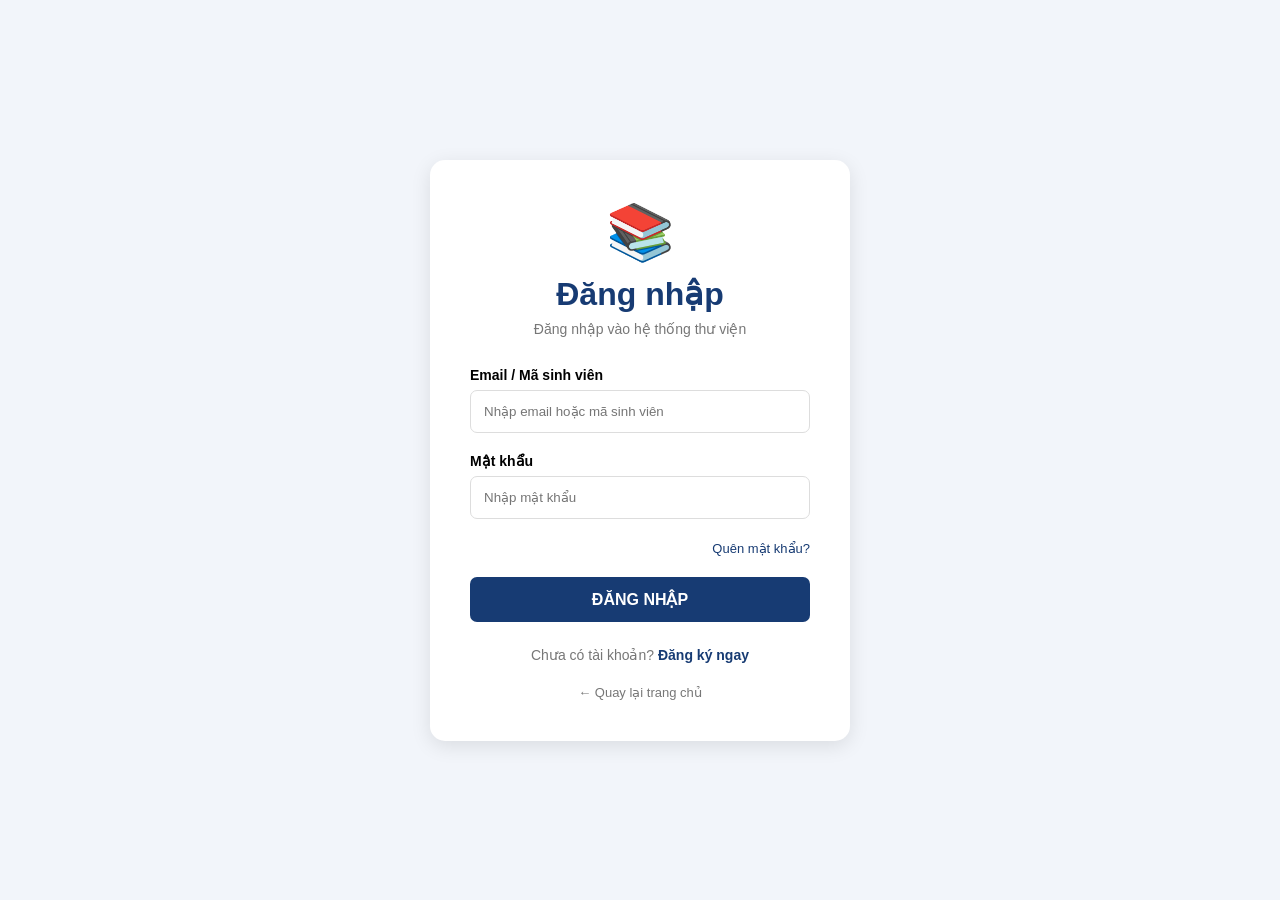
==== frontend/giaodienđnhap.html @ 78f0fdad "Push project" ====
<!DOCTYPE html>
<html lang="vi">

<head>

    <meta charset="UTF-8">

    <meta name="viewport"
          content="width=device-width, initial-scale=1.0">

    <title>Đăng nhập - Thư viện trường X</title>

    <style>

        * {
            margin: 0;
            padding: 0;
            box-sizing: border-box;
            font-family: Arial, sans-serif;
        }


        body {

            min-height: 100vh;

            display: flex;

            justify-content: center;

            align-items: center;

            background: #f2f5fa;
        }


        .login-box {

            width: 420px;

            background: white;

            padding: 40px;

            border-radius: 15px;

            box-shadow:
                0 5px 20px rgba(0,0,0,0.1);
        }


        .logo {

            text-align: center;

            font-size: 55px;

            margin-bottom: 10px;
        }


        h1 {

            text-align: center;

            color: #173b73;

            margin-bottom: 8px;

        }


        .description {

            text-align: center;

            color: #777;

            font-size: 14px;

            margin-bottom: 30px;
        }


        .input-group {

            margin-bottom: 20px;
        }


        label {

            display: block;

            margin-bottom: 7px;

            font-weight: bold;

            font-size: 14px;
        }


        input {

            width: 100%;

            padding: 13px;

            border: 1px solid #ddd;

            border-radius: 7px;

            outline: none;
        }


        input:focus {

            border-color: #173b73;
        }


        .forgot {

            text-align: right;

            margin-bottom: 20px;
        }


        .forgot a {

            color: #173b73;

            text-decoration: none;

            font-size: 13px;
        }


        button {

            width: 100%;

            padding: 13px;

            background: #173b73;

            color: white;

            border: none;

            border-radius: 7px;

            font-size: 16px;

            font-weight: bold;

            cursor: pointer;
        }


        button:hover {

            background: #2e5fa7;
        }


        .register {

            text-align: center;

            margin-top: 25px;

            font-size: 14px;

            color: #777;
        }


        .register a {

            color: #173b73;

            font-weight: bold;

            text-decoration: none;
        }


        .back {

            text-align: center;

            margin-top: 20px;
        }


        .back a {

            color: #777;

            font-size: 13px;

            text-decoration: none;
        }

    </style>

</head>


<body>


    <div class="login-box">


        <div class="logo">
            📚
        </div>


        <h1>
            Đăng nhập
        </h1>


        <p class="description">
            Đăng nhập vào hệ thống thư viện
        </p>


        


            

            <form action="giaodienchinh.html" method="GET">
    <div class="input-group">
<form>
                <label>
                    Email / Mã sinh viên
                </label>

                <input
                    type="text"
                    placeholder="Nhập email hoặc mã sinh viên"
                    required
                >

            </div>


            <div class="input-group">

                <label>
                    Mật khẩu
                </label>

                <input
                    type="password"
                    placeholder="Nhập mật khẩu"
                    required
                >

            </div>


            <div class="forgot">

                <a href="#">
                    Quên mật khẩu?
                </a>

            </div>


            <button type="submit">
                 ĐĂNG NHẬP
            </button>
</form>


        </form>


        <div class="register">

            Chưa có tài khoản?

            <a href="giaodienđky.html">
                Đăng ký ngay
            </a>

        </div>


        <div class="back">

            <a href="qltv.html">
                ← Quay lại trang chủ
            </a>

        </div>


    </div>


</body>

</html>
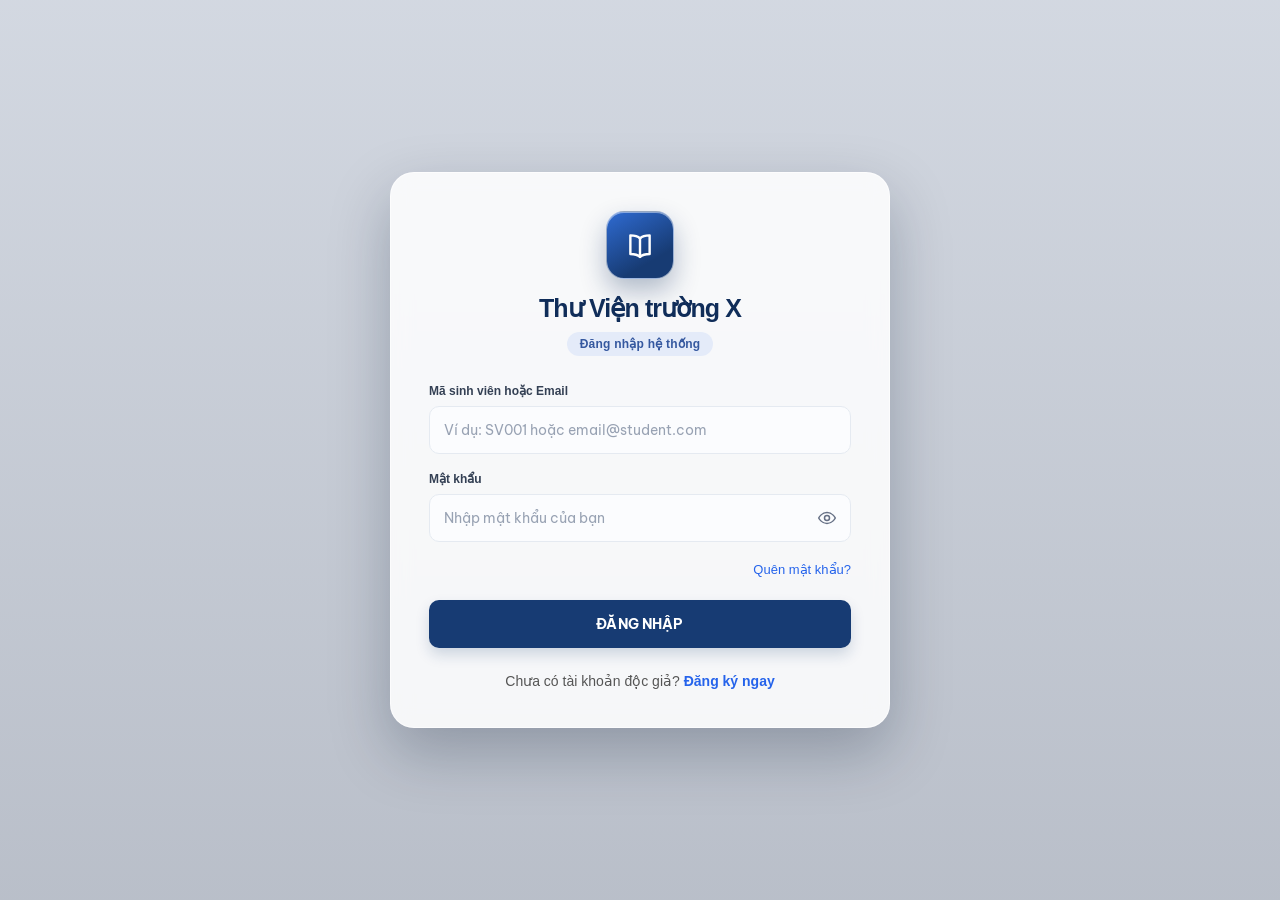
==== commit d48a2d4b: "Update project" ====
--- a/frontend/giaodienđnhap.html
+++ b/frontend/giaodienđnhap.html
@@ -2,312 +2,588 @@
 <html lang="vi">
 
 <head>
-
     <meta charset="UTF-8">
-
-    <meta name="viewport"
-          content="width=device-width, initial-scale=1.0">
-
-    <title>Đăng nhập - Thư viện trường X</title>
-
+    <meta name="viewport" content="width=device-width, initial-scale=1.0">
+    <title>Đăng nhập - Thư Viện trường X</title>
     <style>
-
         * {
             margin: 0;
             padding: 0;
             box-sizing: border-box;
-            font-family: Arial, sans-serif;
-        }
-
+            font-family: 'Segoe UI', Tahoma, Geneva, Verdana, sans-serif;
+        }
 
         body {
-
             min-height: 100vh;
-
             display: flex;
-
             justify-content: center;
-
             align-items: center;
-
-            background: #f2f5fa;
-        }
-
+            padding: 20px;
+            background-color: #e9eef6;
+        }
 
         .login-box {
-
-            width: 420px;
-
-            background: white;
-
-            padding: 40px;
-
-            border-radius: 15px;
-
-            box-shadow:
-                0 5px 20px rgba(0,0,0,0.1);
-        }
-
-
-        .logo {
-
+            width: 440px;
+        }
+
+        .alert {
+            display: none;
+            padding: 12px;
+            background: #f8d7da;
+            color: #721c24;
+            border: 1px solid #f5c6cb;
+            border-radius: 6px;
+            margin-bottom: 20px;
+            font-size: 13px;
             text-align: center;
-
-            font-size: 55px;
-
-            margin-bottom: 10px;
-        }
-
-
-        h1 {
-
+            font-weight: 500;
+        }
+
+        .alert.show {
+            display: block;
+        }
+
+        .input-group {
+            margin-bottom: 20px;
+        }
+
+        label {
+            display: block;
+            margin-bottom: 7px;
+            font-weight: 600;
+            font-size: 13px;
+            color: #333;
+        }
+
+        input {
+            width: 100%;
+            padding: 12px 14px;
+            border: 1px solid #ccc;
+            border-radius: 6px;
+            outline: none;
+            font-size: 14px;
+            transition: all 0.2s;
+        }
+
+        input:focus {
+            border-color: #173b73;
+            box-shadow: 0 0 0 3px rgba(23, 59, 115, 0.15);
+        }
+
+        .forgot {
+            text-align: right;
+            margin-bottom: 20px;
+        }
+
+        .forgot a {
+            color: #173b73;
+            text-decoration: none;
+            font-size: 13px;
+            font-weight: 500;
+        }
+
+        .forgot a:hover {
+            text-decoration: underline;
+        }
+
+        button {
+            width: 100%;
+            padding: 13px;
+            background: #173b73;
+            color: white;
+            border: none;
+            border-radius: 6px;
+            font-size: 15px;
+            font-weight: 700;
+            cursor: pointer;
+            transition: background 0.2s;
+        }
+
+        button:hover {
+            background: #234f94;
+        }
+
+        button:disabled {
+            opacity: 0.6;
+            cursor: not-allowed;
+        }
+
+        .register {
             text-align: center;
-
+            margin-top: 25px;
+            font-size: 14px;
+            color: #555;
+        }
+
+        .register a {
             color: #173b73;
-
-            margin-bottom: 8px;
-
-        }
-
-
-        .description {
-
-            text-align: center;
-
-            color: #777;
-
-            font-size: 14px;
-
-            margin-bottom: 30px;
-        }
-
-
-        .input-group {
-
-            margin-bottom: 20px;
-        }
-
-
-        label {
-
-            display: block;
-
-            margin-bottom: 7px;
-
-            font-weight: bold;
-
-            font-size: 14px;
-        }
-
-
-        input {
-
-            width: 100%;
-
-            padding: 13px;
-
-            border: 1px solid #ddd;
-
-            border-radius: 7px;
-
-            outline: none;
-        }
-
-
-        input:focus {
-
-            border-color: #173b73;
-        }
-
-
-        .forgot {
-
-            text-align: right;
-
-            margin-bottom: 20px;
-        }
-
-
-        .forgot a {
-
-            color: #173b73;
-
+            font-weight: 700;
             text-decoration: none;
-
-            font-size: 13px;
-        }
-
-
-        button {
-
-            width: 100%;
-
-            padding: 13px;
-
-            background: #173b73;
-
-            color: white;
-
-            border: none;
-
-            border-radius: 7px;
-
-            font-size: 16px;
-
-            font-weight: bold;
-
-            cursor: pointer;
-        }
-
-
-        button:hover {
-
-            background: #2e5fa7;
-        }
-
-
-        .register {
-
-            text-align: center;
-
-            margin-top: 25px;
-
-            font-size: 14px;
-
-            color: #777;
-        }
-
-
-        .register a {
-
-            color: #173b73;
-
-            font-weight: bold;
-
-            text-decoration: none;
-        }
-
-
-        .back {
-
-            text-align: center;
-
-            margin-top: 20px;
-        }
-
-
-        .back a {
-
-            color: #777;
-
-            font-size: 13px;
-
-            text-decoration: none;
-        }
-
+        }
+
+        .register a:hover {
+            text-decoration: underline;
+        }
     </style>
-
+    <link rel="stylesheet" href="styles.css">
+    <script src="password-toggle.js" defer></script>
 </head>
 
-
 <body>
 
-
     <div class="login-box">
-
-
-        <div class="logo">
-            📚
+        <header class="auth-header">
+            <div class="auth-logo" aria-hidden="true">
+                <svg viewBox="0 0 24 24" fill="none" stroke="currentColor" stroke-width="1.7"
+                    stroke-linecap="round" stroke-linejoin="round">
+                    <path d="M12 7.3C10.6 5.9 8.6 5.2 5.2 5.2v13.1c3.4 0 5.4.7 6.8 2.1 1.4-1.4 3.4-2.1 6.8-2.1V5.2c-3.4 0-5.4.7-6.8 2.1Z" />
+                    <path d="M12 7.3v13.1" />
+                </svg>
+            </div>
+            <div class="auth-titles">
+                <h1 class="auth-brand">Thư Viện trường X</h1>
+                <p class="auth-function">Đăng nhập hệ thống</p>
+            </div>
+        </header>
+
+        <div id="alertBox" class="alert"></div>
+
+        <form id="loginForm" onsubmit="handleLogin(event)">
+            <div class="input-group">
+                <label>Mã sinh viên hoặc Email</label>
+                <input type="text" id="taiKhoan" placeholder="Ví dụ: SV001 hoặc email@student.com" required>
+            </div>
+
+            <div class="input-group">
+                <label for="matKhau">Mật khẩu</label>
+                <div class="input-password">
+                    <input type="password" id="matKhau" placeholder="Nhập mật khẩu của bạn" required>
+                    <button type="button" class="toggle-password" aria-label="Hiện mật khẩu" aria-pressed="false">
+                        <svg class="icon-eye" viewBox="0 0 24 24" fill="none" stroke="currentColor" stroke-width="1.8"
+                            stroke-linecap="round" stroke-linejoin="round" aria-hidden="true">
+                            <path d="M2 12s3.6-6.5 10-6.5S22 12 22 12s-3.6 6.5-10 6.5S2 12 2 12Z" />
+                            <circle cx="12" cy="12" r="3" />
+                        </svg>
+                        <svg class="icon-eye-off" viewBox="0 0 24 24" fill="none" stroke="currentColor" stroke-width="1.8"
+                            stroke-linecap="round" stroke-linejoin="round" aria-hidden="true">
+                            <path d="M3 3l18 18" />
+                            <path d="M10.6 6.1A11 11 0 0 1 12 6c6.4 0 10 6 10 6a17.7 17.7 0 0 1-3.2 3.9" />
+                            <path d="M6.7 6.7A17.6 17.6 0 0 0 2 12s3.6 6 10 6c1.5 0 2.9-.3 4.1-.8" />
+                            <path d="M9.9 9.9a3 3 0 0 0 4.2 4.2" />
+                        </svg>
+                    </button>
+                </div>
+            </div>
+
+            <div class="forgot">
+                <a href="#" onclick="moQuenMatKhau(); return false;">Quên mật khẩu?</a>
+            </div>
+
+            <button type="submit" id="btnSubmit">ĐĂNG NHẬP</button>
+        </form>
+
+        <!-- QUÊN MẬT KHẨU: Bước 1 nhập email → Bước 2 OTP + mật khẩu mới -->
+        <div id="forgotStep" class="forgot-step" style="display: none;">
+            <div id="forgotStepEmail">
+                <div class="input-group">
+                    <label for="forgotEmail">Email đã đăng ký</label>
+                    <input type="email" id="forgotEmail" placeholder="sv@student.com" autocomplete="email"
+                        onkeydown="if (event.key === 'Enter') { event.preventDefault(); guiOtpQuenMatKhau(); }">
+                </div>
+                <button type="button" id="btnGuiOtpQuen" onclick="guiOtpQuenMatKhau()">GỬI MÃ OTP</button>
+                <button type="button" class="btn-secondary" onclick="quayLaiDangNhap()">← QUAY LẠI ĐĂNG NHẬP</button>
+            </div>
+
+            <div id="forgotStepReset" style="display: none;">
+                <div class="otp-hint" id="forgotOtpHint"></div>
+
+                <div class="input-group">
+                    <label for="forgotOtp">Mã OTP (6 chữ số)</label>
+                    <input type="text" id="forgotOtp" class="otp-input" inputmode="numeric" maxlength="6"
+                        placeholder="------" autocomplete="one-time-code"
+                        onkeydown="if (event.key === 'Enter') { event.preventDefault(); xacNhanQuenMatKhau(); }">
+                </div>
+
+                <div class="input-group">
+                    <label for="forgotMatKhauMoi">Mật khẩu mới</label>
+                    <div class="input-password">
+                        <input type="password" id="forgotMatKhauMoi" placeholder="Tối thiểu 6 ký tự"
+                            autocomplete="new-password" minlength="6">
+                        <button type="button" class="toggle-password" aria-label="Hiện mật khẩu" aria-pressed="false">
+                            <svg class="icon-eye" viewBox="0 0 24 24" fill="none" stroke="currentColor"
+                                stroke-width="1.8" stroke-linecap="round" stroke-linejoin="round" aria-hidden="true">
+                                <path d="M2 12s3.6-6.5 10-6.5S22 12 22 12s-3.6 6.5-10 6.5S2 12 2 12Z" />
+                                <circle cx="12" cy="12" r="3" />
+                            </svg>
+                            <svg class="icon-eye-off" viewBox="0 0 24 24" fill="none" stroke="currentColor"
+                                stroke-width="1.8" stroke-linecap="round" stroke-linejoin="round" aria-hidden="true">
+                                <path d="M3 3l18 18" />
+                                <path d="M10.6 6.1A11 11 0 0 1 12 6c6.4 0 10 6 10 6a17.7 17.7 0 0 1-3.2 3.9" />
+                                <path d="M6.7 6.7A17.6 17.6 0 0 0 2 12s3.6 6 10 6c1.5 0 2.9-.3 4.1-.8" />
+                                <path d="M9.9 9.9a3 3 0 0 0 4.2 4.2" />
+                            </svg>
+                        </button>
+                    </div>
+                </div>
+
+                <div class="input-group">
+                    <label for="forgotXacNhan">Xác nhận mật khẩu mới</label>
+                    <div class="input-password">
+                        <input type="password" id="forgotXacNhan" placeholder="Nhập lại mật khẩu mới"
+                            autocomplete="new-password" minlength="6">
+                        <button type="button" class="toggle-password" aria-label="Hiện mật khẩu" aria-pressed="false">
+                            <svg class="icon-eye" viewBox="0 0 24 24" fill="none" stroke="currentColor"
+                                stroke-width="1.8" stroke-linecap="round" stroke-linejoin="round" aria-hidden="true">
+                                <path d="M2 12s3.6-6.5 10-6.5S22 12 22 12s-3.6 6.5-10 6.5S2 12 2 12Z" />
+                                <circle cx="12" cy="12" r="3" />
+                            </svg>
+                            <svg class="icon-eye-off" viewBox="0 0 24 24" fill="none" stroke="currentColor"
+                                stroke-width="1.8" stroke-linecap="round" stroke-linejoin="round" aria-hidden="true">
+                                <path d="M3 3l18 18" />
+                                <path d="M10.6 6.1A11 11 0 0 1 12 6c6.4 0 10 6 10 6a17.7 17.7 0 0 1-3.2 3.9" />
+                                <path d="M6.7 6.7A17.6 17.6 0 0 0 2 12s3.6 6 10 6c1.5 0 2.9-.3 4.1-.8" />
+                                <path d="M9.9 9.9a3 3 0 0 0 4.2 4.2" />
+                            </svg>
+                        </button>
+                    </div>
+                </div>
+
+                <button type="button" id="btnDatLaiMatKhau" onclick="xacNhanQuenMatKhau()">ĐẶT LẠI MẬT KHẨU</button>
+                <button type="button" id="btnGuiLaiOtpQuen" class="btn-secondary" onclick="guiLaiOtpQuenMatKhau()">GỬI LẠI MÃ</button>
+                <button type="button" class="btn-secondary" onclick="quayLaiBuocEmail()">← NHẬP LẠI EMAIL</button>
+            </div>
         </div>
 
-
-        <h1>
-            Đăng nhập
-        </h1>
-
-
-        <p class="description">
-            Đăng nhập vào hệ thống thư viện
-        </p>
-
-
-        
-
-
-            
-
-            <form action="giaodienchinh.html" method="GET">
-    <div class="input-group">
-<form>
-                <label>
-                    Email / Mã sinh viên
-                </label>
-
-                <input
-                    type="text"
-                    placeholder="Nhập email hoặc mã sinh viên"
-                    required
-                >
-
-            </div>
-
-
-            <div class="input-group">
-
-                <label>
-                    Mật khẩu
-                </label>
-
-                <input
-                    type="password"
-                    placeholder="Nhập mật khẩu"
-                    required
-                >
-
-            </div>
-
-
-            <div class="forgot">
-
-                <a href="#">
-                    Quên mật khẩu?
-                </a>
-
-            </div>
-
-
-            <button type="submit">
-                 ĐĂNG NHẬP
-            </button>
-</form>
-
-
-        </form>
-
-
-        <div class="register">
-
-            Chưa có tài khoản?
-
-            <a href="giaodienđky.html">
-                Đăng ký ngay
-            </a>
-
+        <div class="register" id="authAltAction">
+            Chưa có tài khoản độc giả?
+            <a href="giaodienđky.html">Đăng ký ngay</a>
         </div>
-
-
-        <div class="back">
-
-            <a href="qltv.html">
-                ← Quay lại trang chủ
-            </a>
-
-        </div>
-
-
     </div>
 
+    <script>
+        // Dùng đường dẫn tương đối: nginx phục vụ frontend và proxy /api sang backend
+        const backendBase = "";
+        const API_QUEN_MAT_KHAU = `${backendBase}/api/users/quen-mat-khau`;
+
+        function hienThiAlertLogin(message, thanhCong) {
+            const box = document.getElementById("alertBox");
+            box.className = "alert show " + (thanhCong ? "alert-success" : "alert-error");
+            box.innerText = message;
+        }
+
+        function anAlertLogin() {
+            const box = document.getElementById("alertBox");
+            box.className = "alert";
+            box.innerText = "";
+        }
+
+        async function handleLogin(event) {
+            event.preventDefault();
+            const btnSubmit = document.getElementById("btnSubmit");
+            anAlertLogin();
+
+            const tai_khoan = document.getElementById("taiKhoan").value.trim();
+            const mat_khau = document.getElementById("matKhau").value;
+
+            btnSubmit.disabled = true;
+            btnSubmit.innerText = "Đang đăng nhập...";
+
+            try {
+                const response = await fetch(`${backendBase}/api/users/dangnhap`, {
+                    method: "POST",
+                    credentials: "include",
+                    headers: {
+                        "Content-Type": "application/json"
+                    },
+                    body: JSON.stringify({ tai_khoan, mat_khau })
+                });
+
+                const data = await response.json();
+
+                if (response.ok) {
+                    // Lưu toàn bộ thông tin user vào localStorage
+                    localStorage.setItem("currentUser", JSON.stringify(data));
+
+                    const vaiTro = data.vai_tro_id && data.vai_tro_id.tenVaiTro
+                        ? data.vai_tro_id.tenVaiTro
+                        : "";
+                    if (String(vaiTro).toUpperCase() === "QUAN_TRI") {
+                        // Trang thủ thư nằm sau kiểm tra phiên phía máy chủ
+                        window.location.href = `${backendBase}/admin`;
+                    } else {
+                        // Chuyển hướng sang trang chủ Thư Viện trường X
+                        window.location.href = "trangchu.html";
+                    }
+                } else {
+                    hienThiAlertLogin(data.message || "Tài khoản hoặc mật khẩu không chính xác!", false);
+                }
+            } catch (err) {
+                hienThiAlertLogin("Không thể kết nối đến máy chủ backend (" + err.message + ")", false);
+            } finally {
+                btnSubmit.disabled = false;
+                btnSubmit.innerText = "ĐĂNG NHẬP";
+            }
+        }
+
+        // ─────────────────────────────────────────────────────────────
+        // QUÊN MẬT KHẨU: Bước 1 nhập email → Bước 2 OTP + mật khẩu mới
+        // ─────────────────────────────────────────────────────────────
+        let quenEmail = "";
+        let quenSoLanGuiLaiConLai = 1;
+        let quenCooldownUntil = 0;
+        let quenDemNguocTimer = null;
+
+        function dungDemNguocQuen() {
+            if (quenDemNguocTimer) {
+                clearInterval(quenDemNguocTimer);
+                quenDemNguocTimer = null;
+            }
+        }
+
+        function capNhatNutGuiLaiQuen() {
+            const btn = document.getElementById("btnGuiLaiOtpQuen");
+            if (!btn) return;
+
+            const conLai = Math.max(0, Math.ceil((quenCooldownUntil - Date.now()) / 1000));
+            if (quenSoLanGuiLaiConLai <= 0) {
+                btn.disabled = true;
+                btn.innerText = "ĐÃ HẾT LƯỢT GỬI LẠI";
+            } else if (conLai > 0) {
+                btn.disabled = true;
+                btn.innerText = `GỬI LẠI MÃ (${conLai}s)`;
+            } else {
+                btn.disabled = false;
+                btn.innerText = "GỬI LẠI MÃ";
+            }
+        }
+
+        function batDauDemNguocQuen(giay) {
+            dungDemNguocQuen();
+            quenCooldownUntil = Date.now() + giay * 1000;
+            capNhatNutGuiLaiQuen();
+            quenDemNguocTimer = setInterval(() => {
+                capNhatNutGuiLaiQuen();
+                if (Date.now() >= quenCooldownUntil) {
+                    dungDemNguocQuen();
+                }
+            }, 500);
+        }
+
+        function moQuenMatKhau() {
+            const taiKhoan = document.getElementById("taiKhoan").value.trim();
+
+            document.getElementById("loginForm").style.display = "none";
+            document.getElementById("authAltAction").style.display = "none";
+            document.getElementById("forgotStep").style.display = "block";
+            document.getElementById("forgotStepEmail").style.display = "block";
+            document.getElementById("forgotStepReset").style.display = "none";
+            document.querySelector(".auth-function").innerText = "Khôi phục mật khẩu";
+            anAlertLogin();
+
+            document.getElementById("forgotOtp").value = "";
+            document.getElementById("forgotMatKhauMoi").value = "";
+            document.getElementById("forgotXacNhan").value = "";
+            document.getElementById("forgotOtpHint").textContent = "";
+
+            const emailInput = document.getElementById("forgotEmail");
+            if (taiKhoan.includes("@")) {
+                emailInput.value = taiKhoan;
+            }
+            emailInput.focus();
+        }
+
+        function quayLaiDangNhap() {
+            dungDemNguocQuen();
+            quenEmail = "";
+            document.getElementById("forgotStep").style.display = "none";
+            document.getElementById("loginForm").style.display = "block";
+            document.getElementById("authAltAction").style.display = "block";
+            document.querySelector(".auth-function").innerText = "Đăng nhập hệ thống";
+            anAlertLogin();
+            document.getElementById("taiKhoan").focus();
+        }
+
+        function quayLaiBuocEmail() {
+            dungDemNguocQuen();
+            quenEmail = "";
+            document.getElementById("forgotStepReset").style.display = "none";
+            document.getElementById("forgotStepEmail").style.display = "block";
+            document.getElementById("forgotOtp").value = "";
+            document.getElementById("forgotMatKhauMoi").value = "";
+            document.getElementById("forgotXacNhan").value = "";
+            document.getElementById("forgotOtpHint").textContent = "";
+            anAlertLogin();
+            document.getElementById("forgotEmail").focus();
+        }
+
+        async function guiOtpQuenMatKhau() {
+            anAlertLogin();
+            const email = document.getElementById("forgotEmail").value.trim();
+            if (!email) {
+                hienThiAlertLogin("Vui lòng nhập email đã đăng ký.", false);
+                return;
+            }
+
+            const btn = document.getElementById("btnGuiOtpQuen");
+            btn.disabled = true;
+            btn.innerText = "Đang gửi mã...";
+
+            try {
+                const res = await fetch(`${API_QUEN_MAT_KHAU}/gui-otp`, {
+                    method: "POST",
+                    headers: { "Content-Type": "application/json" },
+                    body: JSON.stringify({ email: email })
+                });
+                const data = await res.json();
+
+                if (!res.ok) {
+                    hienThiAlertLogin(data.message || "Không gửi được mã OTP.", false);
+                    return;
+                }
+
+                quenEmail = data.email || email;
+                quenSoLanGuiLaiConLai = data.soLanGuiLaiConLai != null ? data.soLanGuiLaiConLai : 1;
+
+                document.getElementById("forgotOtpHint").textContent =
+                    "Mã OTP đã được gửi tới email:\n"
+                    + quenEmail
+                    + `\nMã có hiệu lực ${Math.round((data.hetHanGiay || 300) / 60)} phút. `
+                    + "Nhập mã 6 chữ số trong email để đặt lại mật khẩu.\n"
+                    + "Nếu email không đúng, bấm \"Nhập lại email\".";
+
+                document.getElementById("forgotStepEmail").style.display = "none";
+                document.getElementById("forgotStepReset").style.display = "block";
+                document.getElementById("forgotOtp").value = "";
+                document.getElementById("forgotOtp").focus();
+
+                hienThiAlertLogin(data.message || "Đã gửi mã OTP. Vui lòng kiểm tra email.", true);
+                batDauDemNguocQuen(data.cooldownGiay || 60);
+            } catch (err) {
+                hienThiAlertLogin("Không thể kết nối đến máy chủ backend (" + err.message + ")", false);
+            } finally {
+                btn.disabled = false;
+                btn.innerText = "GỬI MÃ OTP";
+            }
+        }
+
+        async function guiLaiOtpQuenMatKhau() {
+            if (!quenEmail) {
+                quayLaiBuocEmail();
+                return;
+            }
+
+            anAlertLogin();
+            const btn = document.getElementById("btnGuiLaiOtpQuen");
+            btn.disabled = true;
+            btn.innerText = "Đang gửi lại...";
+
+            try {
+                const res = await fetch(`${API_QUEN_MAT_KHAU}/gui-otp`, {
+                    method: "POST",
+                    headers: { "Content-Type": "application/json" },
+                    body: JSON.stringify({ email: quenEmail })
+                });
+                const data = await res.json();
+
+                if (!res.ok) {
+                    hienThiAlertLogin(data.message || "Không gửi lại được mã OTP.", false);
+                    capNhatNutGuiLaiQuen();
+                    return;
+                }
+
+                quenSoLanGuiLaiConLai = data.soLanGuiLaiConLai != null ? data.soLanGuiLaiConLai : 0;
+
+                document.getElementById("forgotOtpHint").textContent =
+                    "Đã gửi mã OTP mới tới email:\n"
+                    + quenEmail
+                    + "\nMã cũ không còn hiệu lực. Vui lòng dùng mã mới.";
+                document.getElementById("forgotOtp").value = "";
+                document.getElementById("forgotOtp").focus();
+
+                hienThiAlertLogin("Đã gửi lại mã OTP. Vui lòng kiểm tra email.", true);
+                batDauDemNguocQuen(data.cooldownGiay || 60);
+            } catch (err) {
+                hienThiAlertLogin("Không thể kết nối đến máy chủ backend (" + err.message + ")", false);
+                capNhatNutGuiLaiQuen();
+            } finally {
+                capNhatNutGuiLaiQuen();
+            }
+        }
+
+        async function xacNhanQuenMatKhau() {
+            anAlertLogin();
+
+            const otp = document.getElementById("forgotOtp").value.trim();
+            const matKhauMoi = document.getElementById("forgotMatKhauMoi").value;
+            const xacNhan = document.getElementById("forgotXacNhan").value;
+
+            if (!/^\d{6}$/.test(otp)) {
+                hienThiAlertLogin("Vui lòng nhập đủ 6 chữ số của mã OTP.", false);
+                return;
+            }
+            if (matKhauMoi.length < 6) {
+                hienThiAlertLogin("Mật khẩu mới phải có ít nhất 6 ký tự.", false);
+                return;
+            }
+            if (matKhauMoi !== xacNhan) {
+                hienThiAlertLogin("Mật khẩu mới và xác nhận mật khẩu không khớp.", false);
+                return;
+            }
+            if (!quenEmail) {
+                hienThiAlertLogin("Phiên đặt lại mật khẩu đã hết. Vui lòng nhập lại email.", false);
+                quayLaiBuocEmail();
+                return;
+            }
+
+            const btn = document.getElementById("btnDatLaiMatKhau");
+            btn.disabled = true;
+            btn.innerText = "Đang xử lý...";
+
+            try {
+                const res = await fetch(`${API_QUEN_MAT_KHAU}/xac-nhan`, {
+                    method: "POST",
+                    headers: { "Content-Type": "application/json" },
+                    body: JSON.stringify({
+                        email: quenEmail,
+                        otp: otp,
+                        matKhauMoi: matKhauMoi,
+                        xacNhanMatKhauMoi: xacNhan
+                    })
+                });
+                const data = await res.json();
+
+                if (!res.ok) {
+                    hienThiAlertLogin(data.message || "Đặt lại mật khẩu thất bại.", false);
+                    return;
+                }
+
+                dungDemNguocQuen();
+                document.getElementById("forgotOtp").value = "";
+                document.getElementById("forgotMatKhauMoi").value = "";
+                document.getElementById("forgotXacNhan").value = "";
+                document.getElementById("forgotOtpHint").textContent = "";
+                document.getElementById("forgotStep").style.display = "none";
+
+                document.getElementById("loginForm").style.display = "block";
+                document.getElementById("authAltAction").style.display = "block";
+                document.querySelector(".auth-function").innerText = "Đăng nhập hệ thống";
+                document.getElementById("taiKhoan").value = quenEmail;
+                document.getElementById("matKhau").value = "";
+                document.getElementById("matKhau").focus();
+
+                hienThiAlertLogin(
+                    data.message || "Đặt lại mật khẩu thành công! Hãy đăng nhập bằng mật khẩu mới.",
+                    true
+                );
+            } catch (err) {
+                hienThiAlertLogin("Không thể kết nối đến máy chủ backend (" + err.message + ")", false);
+            } finally {
+                btn.disabled = false;
+                btn.innerText = "ĐẶT LẠI MẬT KHẨU";
+            }
+        }
+    </script>
 
 </body>
 
-</html>+</html>
--- a/frontend/styles.css
+++ b/frontend/styles.css
@@ -0,0 +1,1290 @@
+@import url("https://fonts.googleapis.com/css2?family=Be+Vietnam+Pro:wght@400;500;600;700;800&display=swap");
+
+:root {
+    --navy-950: #0b1f3a;
+    --navy-900: #102d59;
+    --navy-800: #173b73;
+    --blue-600: #2563eb;
+    --blue-50: #eff6ff;
+    --ink: #172033;
+    --muted: #64748b;
+    --line: #e5eaf1;
+    --canvas: #f5f7fb;
+    --white: #fff;
+    --green: #16803c;
+    --red: #bd2929;
+    --amber: #a16207;
+    --shadow-card: 0 10px 28px rgba(15, 23, 42, .06);
+    --shadow-float: 0 20px 50px rgba(15, 23, 42, .14);
+    --r-sm: 10px;
+    --r-md: 16px;
+    --r-lg: 24px;
+}
+
+* {
+    box-sizing: border-box;
+}
+
+html {
+    scroll-behavior: smooth;
+}
+
+body,
+button,
+input,
+select,
+textarea {
+    font-family: "Be Vietnam Pro", "Segoe UI", sans-serif;
+}
+
+body {
+    color: var(--ink);
+    background: var(--canvas);
+}
+
+button,
+input,
+select,
+textarea {
+    font-size: 14px;
+}
+
+button,
+a {
+    -webkit-tap-highlight-color: transparent;
+}
+
+button:focus-visible,
+a:focus-visible,
+input:focus-visible,
+select:focus-visible,
+textarea:focus-visible {
+    outline: 0;
+    box-shadow: 0 0 0 4px rgba(37, 99, 235, .15);
+}
+
+/* Authentication */
+body:has(.login-box),
+body:has(.register-box),
+body:has(.container) {
+    min-height: 100vh;
+    display: flex;
+    align-items: center;
+    justify-content: center;
+    padding: clamp(16px, 4vw, 40px);
+    background-color: #e9eef6;
+    background-image:
+        linear-gradient(180deg, rgba(15, 23, 42, .1), rgba(15, 23, 42, .22)),
+        url("https://images.unsplash.com/photo-1507842217343-583bb7270b66?auto=format&fit=crop&w=1920&q=85");
+    background-position: center;
+    background-size: cover;
+    background-repeat: no-repeat;
+    background-attachment: fixed;
+}
+
+.login-box,
+.register-box {
+    position: relative;
+    z-index: 1;
+    width: min(100%, 500px);
+    margin: auto;
+    padding: 38px;
+    border: 1px solid rgba(255, 255, 255, .62);
+    border-radius: var(--r-lg);
+    background: rgba(255, 255, 255, .86);
+    box-shadow: 0 24px 60px rgba(8, 22, 45, .26);
+    -webkit-backdrop-filter: blur(10px) saturate(1.12);
+    backdrop-filter: blur(10px) saturate(1.12);
+}
+
+.register-box {
+    width: min(100%, 560px);
+}
+
+/* Auth header: logo + brand + page function */
+.auth-header {
+    display: flex;
+    flex-direction: column;
+    align-items: center;
+    gap: 14px;
+    margin-bottom: 28px;
+}
+
+.auth-logo {
+    display: inline-flex;
+    align-items: center;
+    justify-content: center;
+    width: 68px;
+    height: 68px;
+    border: 1px solid rgba(255, 255, 255, .55);
+    border-radius: 18px;
+    color: #fff;
+    background: linear-gradient(150deg, #2f6bd2, #173b73 72%);
+    box-shadow: 0 12px 26px rgba(16, 45, 89, .3), inset 0 1px 0 rgba(255, 255, 255, .45);
+}
+
+.auth-logo svg {
+    width: 34px;
+    height: 34px;
+}
+
+.auth-titles {
+    display: flex;
+    flex-direction: column;
+    align-items: center;
+    gap: 8px;
+    text-align: center;
+}
+
+.login-box .auth-brand,
+.register-box .auth-brand {
+    margin: 0;
+    color: var(--navy-900);
+    font-size: clamp(21px, 3vw, 25px);
+    font-weight: 700;
+    letter-spacing: -.035em;
+    line-height: 1.25;
+}
+
+.login-box .auth-function,
+.register-box .auth-function {
+    display: inline-flex;
+    align-items: center;
+    margin: 0;
+    padding: 5px 13px;
+    border-radius: 999px;
+    color: #35589f;
+    background: rgba(37, 99, 235, .09);
+    font-size: 12px;
+    font-weight: 600;
+    letter-spacing: .02em;
+}
+
+/* Forgot password step (dùng chung với luồng OTP) */
+.forgot-step {
+    margin-top: 4px;
+}
+
+.forgot-step .btn-secondary {
+    margin-top: 10px;
+}
+
+.otp-hint {
+    padding: 10px 12px;
+    margin-bottom: 14px;
+    border: 1px solid #c7d2fe;
+    border-radius: 6px;
+    color: #3730a3;
+    background: #eef2ff;
+    font-size: 13px;
+    line-height: 1.5;
+    white-space: pre-line;
+}
+
+.otp-input {
+    padding-left: 18px;
+    text-align: center;
+    font-size: 26px;
+    font-weight: 700;
+    letter-spacing: 10px;
+}
+
+.login-box .alert-success {
+    color: #14663a;
+    background: #e8f7ee;
+    border: 1px solid #b7e4c7;
+}
+
+.input-group {
+    margin-bottom: 18px;
+}
+
+.input-group label,
+.login-box label,
+.register-box label {
+    margin-bottom: 8px;
+    color: #344054;
+    font-size: 12px;
+    font-weight: 700;
+}
+
+.input-group input,
+.login-box input,
+.register-box input {
+    min-height: 48px;
+    border: 1px solid var(--line);
+    border-radius: var(--r-sm);
+    color: var(--ink);
+    background: #fbfcfe;
+    transition: border-color .2s, box-shadow .2s, background .2s;
+}
+
+.input-group input::placeholder {
+    color: #98a2b3;
+}
+
+.input-group input:hover,
+.input-group input:focus {
+    border-color: var(--blue-600);
+    background: #fff;
+}
+
+.input-group input:focus {
+    box-shadow: 0 0 0 4px rgba(37, 99, 235, .11);
+}
+
+.login-box button,
+.register-box button,
+.container .btn-submit {
+    min-height: 48px;
+    border: 0;
+    border-radius: var(--r-sm);
+    background: var(--navy-800);
+    box-shadow: 0 7px 14px rgba(23, 59, 115, .18);
+    letter-spacing: .01em;
+    transition: transform .2s, background .2s, box-shadow .2s;
+}
+
+.login-box button:hover,
+.register-box button:hover,
+.container .btn-submit:hover {
+    background: var(--blue-600);
+    box-shadow: 0 10px 18px rgba(37, 99, 235, .22);
+    transform: translateY(-1px);
+}
+
+.forgot {
+    margin-bottom: 22px;
+}
+
+.forgot a,
+.register a,
+.login-link a {
+    color: var(--blue-600);
+}
+
+.alert {
+    border-radius: var(--r-sm);
+    line-height: 1.55;
+}
+
+.btn-secondary {
+    color: #475467 !important;
+    background: #f2f4f7 !important;
+    box-shadow: none !important;
+}
+
+.btn-secondary:hover {
+    color: var(--navy-900) !important;
+    background: #e4e7ec !important;
+}
+
+/* Password visibility toggle */
+.input-password {
+    position: relative;
+}
+
+.input-password input {
+    padding-right: 48px;
+}
+
+.login-box .toggle-password,
+.register-box .toggle-password {
+    position: absolute;
+    top: 50%;
+    right: 6px;
+    transform: translateY(-50%);
+    display: inline-flex;
+    align-items: center;
+    justify-content: center;
+    width: 36px;
+    min-height: 36px;
+    margin: 0;
+    padding: 0;
+    border: 0;
+    border-radius: 8px;
+    background: transparent;
+    box-shadow: none;
+    color: #667085;
+    cursor: pointer;
+    transition: background .2s, color .2s;
+}
+
+.login-box .toggle-password:hover,
+.register-box .toggle-password:hover {
+    color: var(--navy-800);
+    background: #eef2f7;
+    box-shadow: none;
+    transform: translateY(-50%);
+}
+
+.login-box .toggle-password:focus-visible,
+.register-box .toggle-password:focus-visible {
+    box-shadow: 0 0 0 3px rgba(37, 99, 235, .18);
+}
+
+.login-box .toggle-password svg,
+.register-box .toggle-password svg {
+    display: block;
+    width: 20px;
+    height: 20px;
+    pointer-events: none;
+}
+
+.login-box .toggle-password .icon-eye-off,
+.register-box .toggle-password .icon-eye-off {
+    display: none;
+}
+
+.login-box .toggle-password.showing .icon-eye,
+.register-box .toggle-password.showing .icon-eye {
+    display: none;
+}
+
+.login-box .toggle-password.showing .icon-eye-off,
+.register-box .toggle-password.showing .icon-eye-off {
+    display: block;
+}
+
+/* Legacy combined auth page */
+.container {
+    width: min(100%, 520px);
+    border: 0;
+    border-radius: var(--r-lg);
+    box-shadow: var(--shadow-float);
+}
+
+.container .header {
+    padding: 34px 28px 30px;
+    background: linear-gradient(135deg, var(--navy-950), var(--navy-800));
+}
+
+.container .header h1 {
+    letter-spacing: -.03em;
+}
+
+.container .form-content {
+    padding: 28px;
+}
+
+/* Reader home */
+body:has(.main-container) {
+    background: var(--canvas);
+}
+
+body:has(.main-container) header {
+    position: static;
+    min-height: 62px;
+    padding: 10px clamp(16px, 5vw, 72px);
+    background: var(--navy-950);
+    box-shadow: 0 1px 0 rgba(255,255,255,.08);
+}
+
+body:has(.main-container) .brand {
+    gap: 11px;
+}
+
+body:has(.main-container) .brand span.icon {
+    width: 36px;
+    height: 36px;
+    display: inline-flex;
+    align-items: center;
+    justify-content: center;
+    border: 1px solid rgba(255,255,255,.18);
+    border-radius: 11px;
+    background: linear-gradient(135deg, #2f6bf0, #173b73);
+    box-shadow: 0 6px 16px rgba(2,10,25,.35), inset 0 1px 0 rgba(255,255,255,.28);
+    color: #fff;
+}
+
+body:has(.main-container) .brand span.icon svg {
+    width: 19px;
+    height: 19px;
+    stroke-width: 1.8;
+}
+
+body:has(.main-container) .brand h1 {
+    font-size: 16.5px;
+    letter-spacing: -.02em;
+}
+
+body:has(.main-container) .user-nav {
+    gap: 0;
+}
+
+body:has(.main-container) .user-chip {
+    display: inline-flex;
+    align-items: center;
+    gap: 11px;
+    padding: 4px 6px 4px 12px;
+    border: 1px solid rgba(255,255,255,.12);
+    border-radius: 999px;
+    background: rgba(255,255,255,.07);
+}
+
+body:has(.main-container) .user-chip-icon {
+    width: 28px;
+    height: 28px;
+    display: inline-flex;
+    align-items: center;
+    justify-content: center;
+    border-radius: 50%;
+    background: rgba(255,255,255,.12);
+    color: #dbe7f8;
+}
+
+body:has(.main-container) .user-chip-icon svg {
+    width: 15px;
+    height: 15px;
+    stroke-width: 1.9;
+}
+
+body:has(.main-container) .user-welcome {
+    color: #e2ebf9;
+    font-size: 12.5px;
+}
+
+body:has(.main-container) .btn-logout {
+    min-height: 34px;
+    padding: 7px 14px;
+    border: 1px solid rgba(255,255,255,.26);
+    border-radius: 999px;
+    background: rgba(255,255,255,.06);
+    color: #fff;
+    font-size: 12px;
+    font-weight: 600;
+    transition: background .2s, border-color .2s;
+}
+
+body:has(.main-container) .btn-logout:hover {
+    background: rgba(255,255,255,.16);
+    border-color: rgba(255,255,255,.45);
+}
+
+.nav-tabs {
+    position: sticky;
+    top: 0;
+    z-index: 10;
+    display: flex;
+    flex-wrap: nowrap;
+    justify-content: flex-start;
+    gap: 6px;
+    padding: 0 clamp(12px, 5vw, 72px);
+    border-bottom: 1px solid var(--line);
+    background: rgba(255,255,255,.94);
+    box-shadow: 0 4px 14px rgba(15, 23, 42, .035);
+    backdrop-filter: blur(12px);
+    overflow-x: auto;
+    scrollbar-width: thin;
+}
+
+.nav-tab-btn {
+    position: relative;
+    display: inline-flex;
+    align-items: center;
+    gap: 9px;
+    min-height: 58px;
+    margin: 0;
+    padding: 14px 18px;
+    border: 0;
+    border-radius: 12px 12px 0 0;
+    background: transparent;
+    color: #667085;
+    font-size: 13.5px;
+    font-weight: 600;
+    white-space: nowrap;
+    transition: color .2s, background .2s;
+}
+
+.nav-tab-btn svg {
+    width: 18px;
+    height: 18px;
+    flex-shrink: 0;
+    stroke-width: 1.8;
+}
+
+.nav-tab-btn::after {
+    content: "";
+    position: absolute;
+    left: 12px;
+    right: 12px;
+    bottom: 0;
+    height: 3px;
+    border-radius: 3px 3px 0 0;
+    background: transparent;
+    transition: background .2s;
+}
+
+.nav-tab-btn:hover {
+    color: var(--navy-800);
+    background: #f1f5fb;
+}
+
+.nav-tab-btn:hover::after {
+    background: #c7d7ee;
+}
+
+.nav-tab-btn.active {
+    color: var(--navy-900);
+    background: #eaf1fd;
+    font-weight: 700;
+}
+
+.nav-tab-btn.active::after {
+    background: var(--blue-600);
+}
+
+.nav-tab-btn .thong-bao-badge {
+    margin-left: -2px;
+    box-shadow: 0 0 0 2px rgba(255,255,255,.9);
+}
+
+.main-container {
+    max-width: 1160px;
+    margin: 30px auto 60px;
+    padding: 0 22px;
+}
+
+.hero-banner {
+    padding: clamp(8px, 1vw, 12px);
+    overflow: hidden;
+    border: 1px solid rgba(15, 23, 42, .08);
+    border-radius: var(--r-lg);
+    background:
+        url("https://images.unsplash.com/photo-1521587760476-6c12a4b040da?auto=format&fit=crop&w=1920&q=85")
+        center / cover;
+    box-shadow: 0 24px 60px rgba(6, 20, 43, .2);
+}
+
+.hero-glass {
+    display: grid;
+    grid-template-columns: minmax(0, 1.55fr) minmax(0, .9fr);
+    align-items: center;
+    gap: clamp(20px, 4vw, 48px);
+    min-height: 236px;
+    padding: clamp(22px, 3.6vw, 40px);
+    border: 1px solid rgba(255, 255, 255, .2);
+    border-radius: calc(var(--r-lg) - 8px);
+    background: rgba(15, 23, 42, .35);
+    box-shadow:
+        0 18px 44px rgba(4, 16, 36, .28),
+        inset 0 1px 0 rgba(255, 255, 255, .12);
+    -webkit-backdrop-filter: blur(8px);
+    backdrop-filter: blur(8px);
+}
+
+.hero-main {
+    min-width: 0;
+}
+
+.hero-eyebrow {
+    display: inline-flex;
+    align-items: center;
+    gap: 8px;
+    margin-bottom: 14px;
+    padding: 6px 12px;
+    border: 1px solid rgba(255,255,255,.28);
+    border-radius: 999px;
+    background: rgba(255,255,255,.12);
+    color: #e3edfc;
+    font-size: 11px;
+    font-weight: 700;
+    letter-spacing: .12em;
+    text-transform: uppercase;
+}
+
+.hero-banner h2 {
+    max-width: 640px;
+    margin-bottom: 12px;
+    color: #fff;
+    font-size: clamp(25px, 3.3vw, 36px);
+    line-height: 1.18;
+    letter-spacing: -.035em;
+    text-shadow: 0 2px 14px rgba(0, 0, 0, .55);
+}
+
+.hero-desc {
+    max-width: 560px;
+    color: #e6eefc;
+    font-size: 14px;
+    line-height: 1.7;
+    opacity: 1;
+    text-shadow: 0 1px 10px rgba(0, 0, 0, .5);
+}
+
+.hero-actions {
+    display: flex;
+    flex-wrap: wrap;
+    gap: 10px;
+    margin-top: 22px;
+}
+
+.hero-btn {
+    display: inline-flex;
+    align-items: center;
+    gap: 8px;
+    min-height: 42px;
+    padding: 0 16px;
+    border-radius: 10px;
+    font-size: 13px;
+    font-weight: 600;
+    cursor: pointer;
+    transition: transform .2s, background .2s, border-color .2s;
+}
+
+.hero-btn svg {
+    width: 16px;
+    height: 16px;
+    stroke-width: 2;
+}
+
+.hero-btn.primary {
+    border: 0;
+    background: #fff;
+    color: var(--navy-900);
+    box-shadow: 0 8px 18px rgba(3, 12, 28, .25);
+}
+
+.hero-btn.primary:hover {
+    transform: translateY(-1px);
+    background: #eef4ff;
+}
+
+.hero-btn.ghost {
+    border: 1px solid rgba(255,255,255,.4);
+    background: rgba(255,255,255,.1);
+    color: #fff;
+}
+
+.hero-btn.ghost:hover {
+    transform: translateY(-1px);
+    background: rgba(255,255,255,.2);
+}
+
+.hero-side-card {
+    display: flex;
+    align-items: center;
+    gap: 14px;
+    padding: 16px;
+    border: 1px solid rgba(255,255,255,.24);
+    border-radius: 16px;
+    background: rgba(255,255,255,.13);
+    -webkit-backdrop-filter: blur(8px);
+    backdrop-filter: blur(8px);
+}
+
+.hero-avatar {
+    width: 52px;
+    height: 52px;
+    flex-shrink: 0;
+    display: inline-flex;
+    align-items: center;
+    justify-content: center;
+    border-radius: 50%;
+    background: #fff;
+    color: var(--navy-800);
+    font-size: 20px;
+    font-weight: 800;
+}
+
+.hero-user-info {
+    min-width: 0;
+    color: #fff;
+}
+
+.hero-user-info strong {
+    display: block;
+    font-size: 15px;
+    white-space: nowrap;
+    overflow: hidden;
+    text-overflow: ellipsis;
+}
+
+.hero-user-info span {
+    display: block;
+    margin-top: 3px;
+    color: #c7d8ef;
+    font-size: 12px;
+    white-space: nowrap;
+    overflow: hidden;
+    text-overflow: ellipsis;
+}
+
+.section-title {
+    color: var(--navy-900);
+    font-size: 18px;
+    letter-spacing: -.025em;
+}
+
+.section-head {
+    display: flex;
+    align-items: center;
+    justify-content: space-between;
+    gap: 10px 18px;
+    flex-wrap: wrap;
+    margin-bottom: 20px;
+}
+
+.section-head .section-title {
+    margin-bottom: 0;
+}
+
+.btn-see-all {
+    display: inline-flex;
+    align-items: center;
+    gap: 7px;
+    min-height: 36px;
+    padding: 8px 15px;
+    border: 1px solid #c7d8f1;
+    border-radius: 999px;
+    background: #fff;
+    color: #1d4ed8;
+    font-family: inherit;
+    font-size: 12.5px;
+    font-weight: 650;
+    cursor: pointer;
+    transition: background .2s, border-color .2s, box-shadow .2s;
+}
+
+.btn-see-all:hover {
+    background: #eaf1fd;
+    border-color: #9dbfea;
+    box-shadow: 0 6px 16px rgba(29, 78, 216, .12);
+}
+
+.btn-see-all svg {
+    width: 15px;
+    height: 15px;
+}
+
+.catalog-count {
+    display: inline-flex;
+    align-items: center;
+    min-height: 28px;
+    padding: 4px 12px;
+    border-radius: 999px;
+    background: #eef4fd;
+    color: #1d4ed8;
+    font-size: 12.5px;
+    font-weight: 650;
+}
+
+.card,
+.book-card,
+.history-card {
+    border: 1px solid var(--line);
+    box-shadow: var(--shadow-card);
+}
+
+.card {
+    border-radius: var(--r-md);
+}
+
+.search-box {
+    align-items: stretch;
+    gap: 10px;
+}
+
+.search-box input {
+    min-height: 48px;
+    border: 1px solid var(--line);
+    border-radius: var(--r-sm);
+    background: #fbfcfe;
+}
+
+.search-box input:focus {
+    border-color: var(--blue-600);
+    box-shadow: 0 0 0 4px rgba(37, 99, 235, .11);
+}
+
+.search-box button {
+    min-width: 118px;
+    min-height: 48px;
+    border-radius: var(--r-sm);
+    background: var(--blue-600);
+    transition: background .2s, transform .2s;
+}
+
+.search-box button:hover {
+    background: #1d4ed8;
+    transform: translateY(-1px);
+}
+
+.books-grid {
+    display: grid;
+    grid-template-columns: repeat(4, minmax(0, 1fr));
+    gap: 20px;
+    align-items: stretch;
+}
+
+.book-card {
+    display: flex;
+    flex-direction: column;
+    height: 100%;
+    overflow: hidden;
+    border-radius: var(--r-md);
+    background: #fff;
+    transition: transform .2s, box-shadow .2s;
+}
+
+.book-card:hover {
+    transform: translateY(-4px);
+    box-shadow: var(--shadow-float);
+}
+
+.book-cover {
+    position: relative;
+    aspect-ratio: 4 / 5;
+    max-height: 320px;
+    overflow: hidden;
+    background: linear-gradient(150deg, var(--cover-a, #1d4ed8), var(--cover-b, #0b2a63));
+}
+
+.book-cover-img {
+    position: absolute;
+    inset: 0;
+    z-index: 1;
+    width: 100%;
+    height: 100%;
+    object-fit: cover;
+    transition: transform .35s ease;
+}
+
+.book-card:hover .book-cover-img {
+    transform: scale(1.05);
+}
+
+.book-cover-shade {
+    position: absolute;
+    inset: 0;
+    z-index: 2;
+    pointer-events: none;
+    background: linear-gradient(180deg,
+        rgba(4, 16, 36, 0) 45%,
+        rgba(4, 16, 36, .35) 70%,
+        rgba(4, 16, 36, .75) 100%);
+}
+
+.book-cover::before {
+    content: "";
+    position: absolute;
+    inset: 0;
+    background:
+        radial-gradient(circle at 18% 18%, rgba(255,255,255,.28), transparent 42%),
+        radial-gradient(circle at 82% 78%, rgba(255,255,255,.16), transparent 46%);
+}
+
+.book-cover::after {
+    content: "";
+    position: absolute;
+    top: 0;
+    bottom: 0;
+    left: 12px;
+    width: 6px;
+    background: rgba(255,255,255,.18);
+    box-shadow: 2px 0 6px rgba(0,0,0,.18);
+}
+
+.book-cover-mark {
+    position: absolute;
+    inset: 0;
+    z-index: 0;
+    display: flex;
+    align-items: center;
+    justify-content: center;
+    color: rgba(255,255,255,.92);
+    font-size: clamp(30px, 4vw, 40px);
+    font-weight: 800;
+    letter-spacing: .08em;
+    text-shadow: 0 6px 20px rgba(0,0,0,.35);
+}
+
+.book-cat {
+    position: absolute;
+    right: 14px;
+    bottom: 14px;
+    left: 22px;
+    z-index: 3;
+    width: fit-content;
+    max-width: calc(100% - 36px);
+    padding: 4px 10px;
+    overflow: hidden;
+    border-radius: 999px;
+    background: var(--cat-color, #475569);
+    color: #fff;
+    font-size: 11px;
+    font-weight: 700;
+    white-space: nowrap;
+    text-overflow: ellipsis;
+    box-shadow: 0 4px 12px rgba(0,0,0,.24);
+}
+
+.book-body {
+    display: flex;
+    flex: 1;
+    flex-direction: column;
+    gap: 6px;
+    padding: 16px 16px 18px;
+}
+
+.book-code {
+    color: #7b8798;
+    font-size: 11.5px;
+    font-weight: 700;
+    letter-spacing: .04em;
+    text-transform: uppercase;
+}
+
+.book-title {
+    display: -webkit-box;
+    min-height: 2.9em;
+    overflow: hidden;
+    color: var(--navy-900);
+    font-size: 15px;
+    font-weight: 700;
+    line-height: 1.42;
+    -webkit-box-orient: vertical;
+    -webkit-line-clamp: 2;
+}
+
+.book-author {
+    margin: 0;
+    color: #6b7789;
+    font-size: 12.5px;
+    line-height: 1.5;
+    white-space: nowrap;
+    overflow: hidden;
+    text-overflow: ellipsis;
+}
+
+.book-body .btn-detail {
+    margin-top: auto;
+    padding-top: 9px;
+    padding-bottom: 9px;
+    border-radius: 10px;
+    background: #e8effd;
+    color: #1d4ed8;
+    font-size: 13px;
+    font-weight: 700;
+}
+
+.book-body .btn-detail:hover {
+    background: #d7e5fd;
+}
+
+.grid-note {
+    margin-top: 14px;
+    color: #7b8798;
+    font-size: 12.5px;
+}
+
+.grid-more {
+    display: flex;
+    justify-content: center;
+    margin-top: 18px;
+}
+
+.grid-more .btn-detail {
+    width: auto;
+    min-width: 160px;
+    margin-top: 0;
+    padding: 10px 20px;
+}
+
+.results-head {
+    display: flex;
+    align-items: center;
+    justify-content: space-between;
+    gap: 12px;
+    margin-bottom: 14px;
+}
+
+.results-head p {
+    margin: 0;
+    color: #475569;
+    font-size: 13.5px;
+}
+
+.results-head strong {
+    color: var(--navy-900);
+}
+
+.book-skeleton {
+    overflow: hidden;
+    border: 1px solid var(--line);
+    border-radius: var(--r-md);
+    background: #fff;
+}
+
+.skeleton-cover {
+    aspect-ratio: 4 / 5;
+    max-height: 320px;
+    background: linear-gradient(100deg, #eef2f8 25%, #f7f9fd 40%, #eef2f8 55%);
+    background-size: 220% 100%;
+    animation: skeletonShine 1.2s ease-in-out infinite;
+}
+
+.skeleton-line {
+    height: 11px;
+    margin: 12px 16px;
+    border-radius: 6px;
+    background: #eef2f8;
+}
+
+.skeleton-line.short {
+    width: 45%;
+}
+
+.skeleton-line.medium {
+    width: 65%;
+    margin-bottom: 18px;
+}
+
+@keyframes skeletonShine {
+    from { background-position: 120% 0; }
+    to { background-position: -40% 0; }
+}
+
+@media (max-width: 1100px) {
+    .books-grid {
+        grid-template-columns: repeat(3, minmax(0, 1fr));
+    }
+}
+
+@media (max-width: 820px) {
+    .books-grid {
+        grid-template-columns: repeat(2, minmax(0, 1fr));
+    }
+
+    .hero-glass {
+        grid-template-columns: minmax(0, 1fr);
+    }
+
+    .hero-side-card {
+        max-width: 420px;
+    }
+}
+
+@media (max-width: 520px) {
+    .books-grid {
+        grid-template-columns: minmax(0, 1fr);
+        gap: 14px;
+    }
+}
+
+.btn-detail,
+.btn-close,
+.btn-action {
+    min-height: 38px;
+    border-radius: var(--r-sm);
+    transition: filter .2s, transform .2s;
+}
+
+.btn-detail:hover,
+.btn-close:hover,
+.btn-action:hover {
+    filter: brightness(.97);
+    transform: translateY(-1px);
+}
+
+.modal-card {
+    border: 1px solid var(--line);
+    border-radius: var(--r-lg);
+    box-shadow: var(--shadow-float);
+}
+
+.modal-header {
+    padding: 18px 22px;
+    background: var(--navy-900);
+}
+
+.modal-body {
+    max-height: 72vh;
+}
+
+.modal-footer {
+    padding: 16px 22px;
+}
+
+@media (max-width: 720px) {
+    body:has(.login-box),
+    body:has(.register-box),
+    body:has(.container) {
+        background-attachment: scroll;
+    }
+
+    .login-box,
+    .register-box {
+        padding: 30px 22px;
+    }
+
+    .main-container {
+        margin-top: 20px;
+        padding: 0 14px;
+    }
+
+    .hero-glass {
+        min-height: 210px;
+    }
+
+    .info-grid {
+        grid-template-columns: repeat(auto-fit, minmax(190px, 1fr));
+        gap: 14px;
+    }
+
+    .modal-overlay {
+        padding: 12px;
+    }
+
+    .modal-body {
+        max-height: 68vh;
+        padding: 18px;
+    }
+}
+
+@media (max-width: 520px) {
+    body:has(.login-box),
+    body:has(.register-box),
+    body:has(.container) {
+        align-items: flex-start;
+        padding: 12px;
+    }
+
+    .login-box,
+    .register-box,
+    .container {
+        margin: auto 0;
+        border-radius: 18px;
+    }
+
+    .login-box,
+    .register-box {
+        padding: 26px 18px;
+    }
+
+    .auth-header {
+        gap: 12px;
+        margin-bottom: 22px;
+    }
+
+    .auth-logo {
+        width: 60px;
+        height: 60px;
+        border-radius: 16px;
+    }
+
+    .auth-logo svg {
+        width: 30px;
+        height: 30px;
+    }
+
+    .grid-2 {
+        grid-template-columns: 1fr;
+        gap: 0;
+    }
+
+    body:has(.main-container) header {
+        min-height: 62px;
+        padding: 0 14px;
+    }
+
+    body:has(.main-container) .brand {
+        gap: 8px;
+    }
+
+    body:has(.main-container) .brand h1 {
+        font-size: 14px;
+    }
+
+    body:has(.main-container) .brand span.icon {
+        width: 32px;
+        height: 32px;
+        font-size: 18px;
+    }
+
+    body:has(.main-container) .user-welcome {
+        display: none;
+    }
+
+    body:has(.main-container) .btn-logout {
+        padding: 8px 12px;
+        font-size: 11px;
+    }
+
+    .nav-tabs {
+        padding: 0 8px;
+    }
+
+    .nav-tab-btn {
+        min-height: 49px;
+        padding: 12px 13px;
+        font-size: 12px;
+    }
+
+    .main-container {
+        margin-top: 14px;
+        padding: 0 10px;
+    }
+
+    .hero-banner {
+        padding: 8px;
+        border-radius: 18px;
+    }
+
+    .hero-glass {
+        min-height: 190px;
+        padding: 20px;
+        border-radius: 14px;
+    }
+
+    .hero-banner h2 {
+        font-size: 23px;
+    }
+
+    .hero-banner p {
+        font-size: 12px;
+    }
+
+    .search-box {
+        flex-direction: column;
+    }
+
+    .search-box button {
+        width: 100%;
+    }
+
+    .info-grid {
+        grid-template-columns: 1fr;
+    }
+
+    .history-header {
+        align-items: flex-start;
+        flex-direction: column;
+        gap: 8px;
+    }
+
+    .book-list-table {
+        display: block;
+        overflow-x: auto;
+        white-space: nowrap;
+    }
+
+    .modal-footer {
+        gap: 10px;
+        flex-wrap: wrap;
+    }
+
+    .modal-footer > * {
+        flex: 1 1 140px;
+    }
+}
+
+@media (prefers-reduced-motion: reduce) {
+    *,
+    *::before,
+    *::after {
+        scroll-behavior: auto !important;
+        transition-duration: .01ms !important;
+        animation-duration: .01ms !important;
+    }
+}
